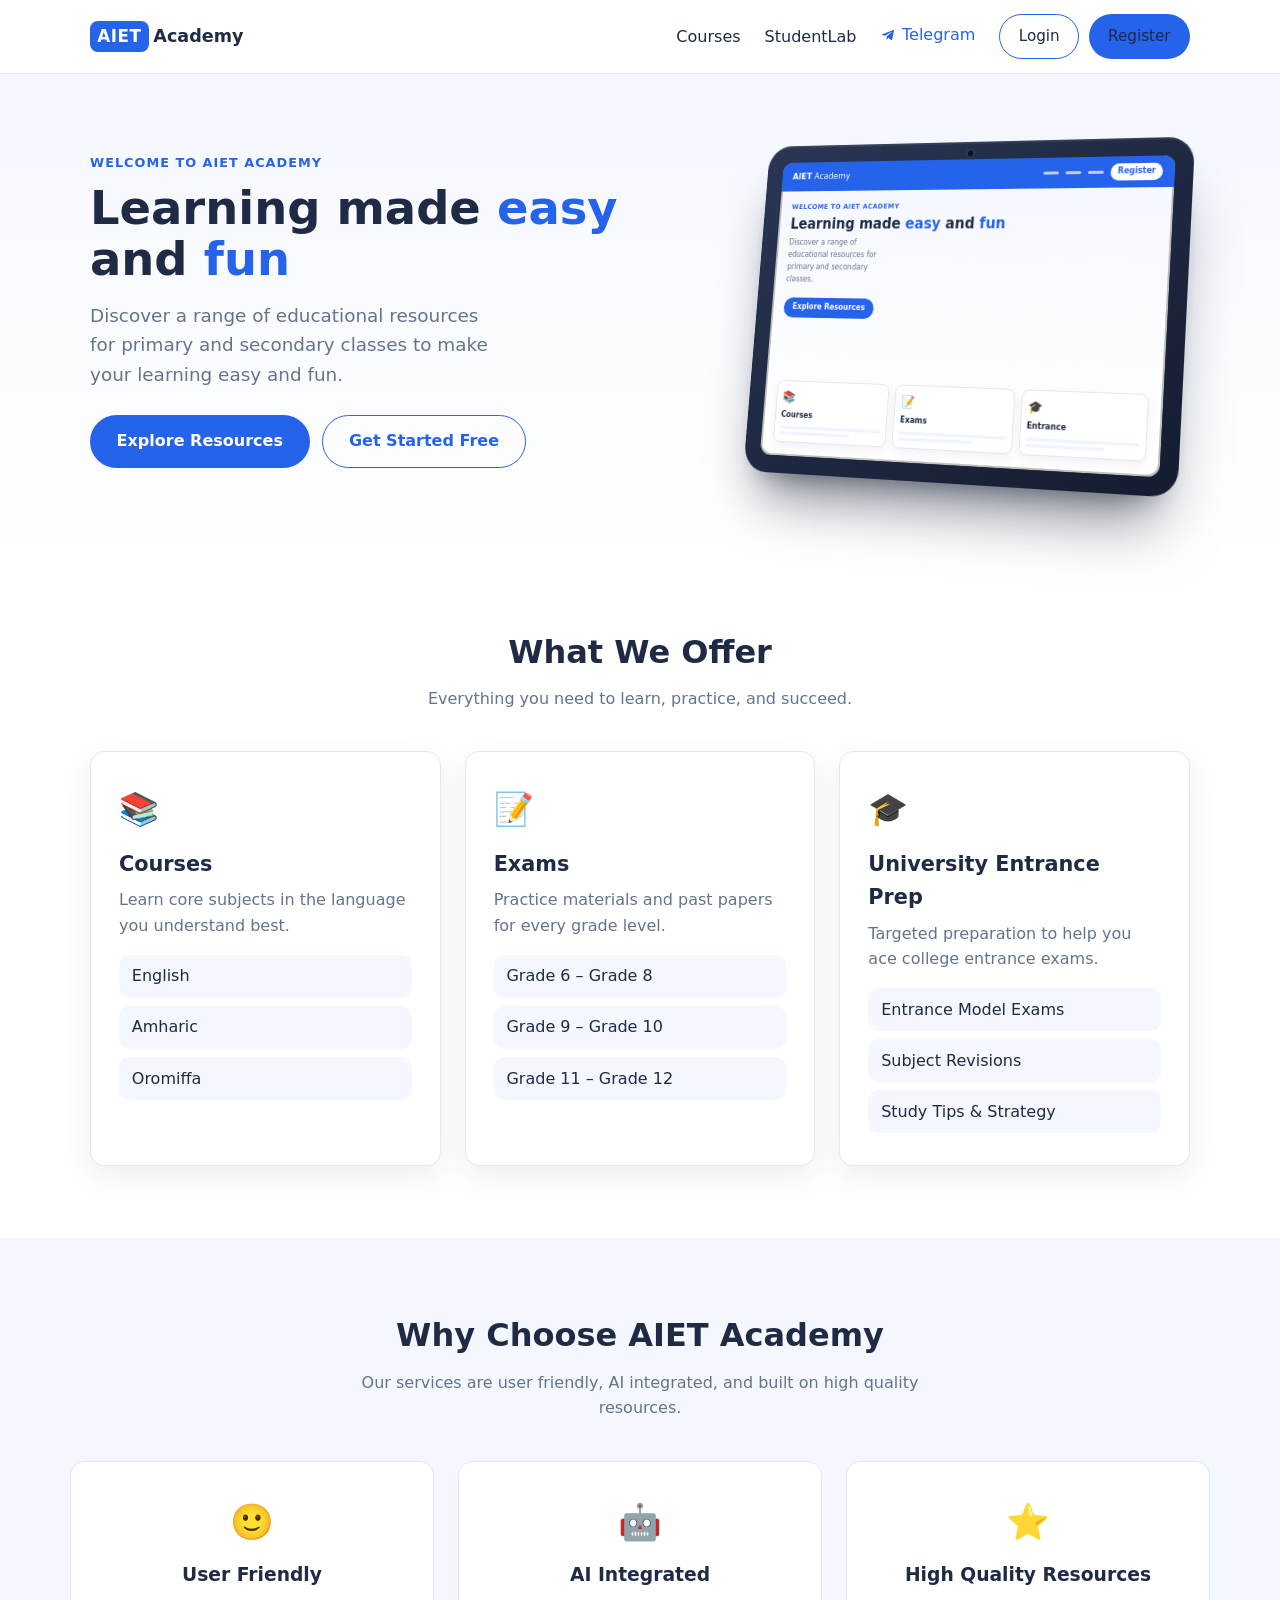
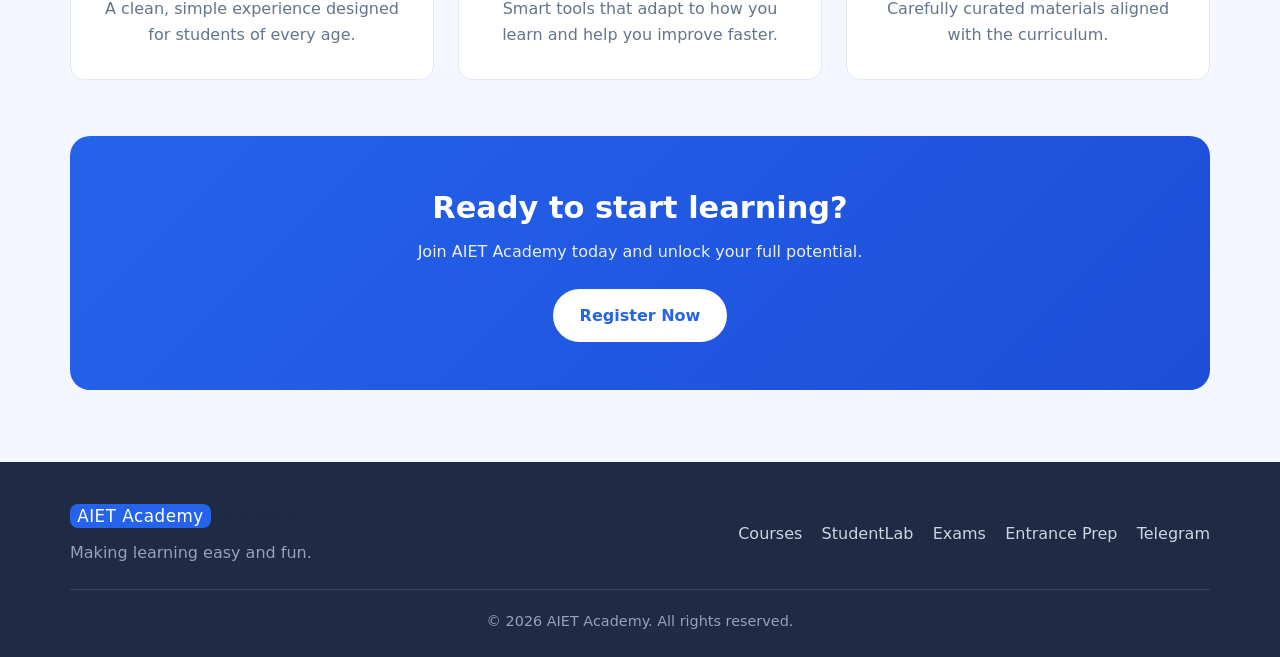
==== index.html @ bfa2ce68 "Add files via upload" ====
<!DOCTYPE html>
<html lang="en">
<head>
  <meta charset="UTF-8" />
  <meta name="viewport" content="width=device-width, initial-scale=1.0" />
  <meta name="description" content="AIET Academy - Educational resources, course materials, and college entrance exam prep for primary and secondary students." />
  <title>AIET Academy — Learn Easy, Learn Fun</title>
  <link rel="stylesheet" href="styles.css" />
</head>
<body>
  <!-- ============ HEADER / NAV ============ -->
  <header class="site-header">
    <nav class="navbar" aria-label="Primary navigation">
      <a href="#home" class="logo" aria-label="AIET Academy home">
        <span class="logo-mark">AIET</span>
        <span class="logo-text">Academy</span>
      </a>

      <button class="nav-toggle" aria-label="Toggle navigation menu" aria-expanded="false" aria-controls="nav-menu">
        <span class="bar"></span>
        <span class="bar"></span>
        <span class="bar"></span>
      </button>

      <ul class="nav-menu" id="nav-menu">
        <li><a href="#courses">Courses</a></li>
        <li><a href="#studentlab">StudentLab</a></li>
        <li>
          <a href="https://t.me/" class="nav-telegram" target="_blank" rel="noopener noreferrer">
            <svg viewBox="0 0 24 24" width="16" height="16" aria-hidden="true" focusable="false">
              <path fill="currentColor" d="M9.78 18.65l.28-4.23 7.68-6.92c.34-.31-.07-.46-.52-.19L7.74 13.3 3.64 12c-.88-.25-.89-.86.2-1.3l15.97-6.16c.73-.33 1.43.18 1.15 1.3l-2.72 12.81c-.19.91-.74 1.13-1.5.71L12.6 16.3l-1.99 1.93c-.23.23-.42.42-.83.42z"/>
            </svg>
            Telegram
          </a>
        </li>
        <li class="nav-auth">
          <a href="#login" class="btn btn-ghost">Login</a>
          <a href="#register" class="btn btn-primary">Register</a>
        </li>
      </ul>
    </nav>
  </header>

  <main>
    <!-- ============ HERO ============ -->
    <section class="hero" id="home">
      <div class="hero-inner">
        <div class="hero-content">
          <p class="eyebrow">Welcome to AIET Academy</p>
          <h1>Learning made <span class="accent">easy</span> and <span class="accent">fun</span></h1>
          <p class="hero-lead">
            Discover a range of educational resources for primary and secondary
            classes to make your learning easy and fun.
          </p>
          <div class="hero-actions">
            <a href="#offer" class="btn btn-primary btn-lg">Explore Resources</a>
            <a href="#register" class="btn btn-ghost btn-lg">Get Started Free</a>
          </div>
        </div>
        <div class="hero-image">
          <!-- 3D iPad rendering a mini version of the real page inside the screen -->
          <div class="ipad">
            <div class="ipad-screen">
              <!-- Mini nav -->
              <div class="mini-nav">
                <span class="mini-logo"><b>AIET</b> Academy</span>
                <span class="mini-links">
                  <i></i><i></i><i></i>
                  <b class="mini-btn">Register</b>
                </span>
              </div>
              <!-- Mini hero -->
              <div class="mini-hero">
                <p class="mini-eyebrow">Welcome to AIET Academy</p>
                <h4 class="mini-title">Learning made <span>easy</span> and <span>fun</span></h4>
                <p class="mini-lead">Discover a range of educational resources for primary and secondary classes.</p>
                <span class="mini-cta">Explore Resources</span>
              </div>
              <!-- Mini "What we offer" cards -->
              <div class="mini-cards">
                <div class="mini-card"><span class="mini-ic">📚</span><b>Courses</b><i></i><i></i></div>
                <div class="mini-card"><span class="mini-ic">📝</span><b>Exams</b><i></i><i></i></div>
                <div class="mini-card"><span class="mini-ic">🎓</span><b>Entrance</b><i></i><i></i></div>
              </div>
            </div>
            <!-- front camera -->
            <span class="ipad-cam"></span>
          </div>
        </div>
      </div>
    </section>

    <!-- ============ WHAT WE OFFER ============ -->
    <section class="offer" id="offer">
      <div class="section-head">
        <h2>What We Offer</h2>
        <p>Everything you need to learn, practice, and succeed.</p>
      </div>

      <div class="offer-grid">
        <!-- Courses -->
        <article class="offer-card" id="courses">
          <div class="offer-icon">📚</div>
          <h3>Courses</h3>
          <p>Learn core subjects in the language you understand best.</p>
          <ul class="offer-list">
            <li><a href="#courses">English</a></li>
            <li><a href="#courses">Amharic</a></li>
            <li><a href="#courses">Oromiffa</a></li>
          </ul>
        </article>

        <!-- Exams -->
        <article class="offer-card" id="exams">
          <div class="offer-icon">📝</div>
          <h3>Exams</h3>
          <p>Practice materials and past papers for every grade level.</p>
          <ul class="offer-list">
            <li><a href="#exams">Grade 6 – Grade 8</a></li>
            <li><a href="#exams">Grade 9 – Grade 10</a></li>
            <li><a href="#exams">Grade 11 – Grade 12</a></li>
          </ul>
        </article>

        <!-- University Entrance Prep -->
        <article class="offer-card" id="entrance">
          <div class="offer-icon">🎓</div>
          <h3>University Entrance Prep</h3>
          <p>Targeted preparation to help you ace college entrance exams.</p>
          <ul class="offer-list">
            <li><a href="#entrance">Entrance Model Exams</a></li>
            <li><a href="#entrance">Subject Revisions</a></li>
            <li><a href="#entrance">Study Tips &amp; Strategy</a></li>
          </ul>
        </article>
      </div>
    </section>

    <!-- ============ SERVICES / VALUE ============ -->
    <section class="services" id="studentlab">
      <div class="section-head">
        <h2>Why Choose AIET Academy</h2>
        <p>Our services are user friendly, AI integrated, and built on high quality resources.</p>
      </div>

      <div class="services-grid">
        <div class="service-item">
          <div class="service-icon">🙂</div>
          <h3>User Friendly</h3>
          <p>A clean, simple experience designed for students of every age.</p>
        </div>
        <div class="service-item">
          <div class="service-icon">🤖</div>
          <h3>AI Integrated</h3>
          <p>Smart tools that adapt to how you learn and help you improve faster.</p>
        </div>
        <div class="service-item">
          <div class="service-icon">⭐</div>
          <h3>High Quality Resources</h3>
          <p>Carefully curated materials aligned with the curriculum.</p>
        </div>
      </div>

      <div class="cta-banner">
        <h2>Ready to start learning?</h2>
        <p>Join AIET Academy today and unlock your full potential.</p>
        <a href="#register" class="btn btn-primary btn-lg">Register Now</a>
      </div>
    </section>
  </main>

  <!-- ============ FOOTER ============ -->
  <footer class="site-footer">
    <div class="footer-inner">
      <div class="footer-brand">
        <span class="logo-mark">AIET Academy</span>
        <span class="logo-text">Academy</span>
        <p>Making learning easy and fun.</p>
      </div>
      <nav class="footer-links" aria-label="Footer navigation">
        <a href="#courses">Courses</a>
        <a href="#studentlab">StudentLab</a>
        <a href="#exams">Exams</a>
        <a href="#entrance">Entrance Prep</a>
        <a href="https://t.me/" target="_blank" rel="noopener noreferrer">Telegram</a>
      </nav>
    </div>
    <p class="footer-copy">© <span id="year"></span> AIET Academy. All rights reserved.</p>
  </footer>

  <script src="script.js"></script>
</body>
</html>
---- styles.css ----
/* ============ Design tokens ============ */
:root {
  --blue: #2563eb;
  --blue-dark: #1d4ed8;
  --ink: #1f2a44;
  --slate: #64748b;
  --bg: #ffffff;
  --bg-soft: #f4f7ff;
  --border: #e2e8f0;
  --radius: 14px;
  --shadow: 0 10px 30px rgba(31, 42, 68, 0.08);
  --max: 1140px;
}

* { box-sizing: border-box; margin: 0; padding: 0; }

html { scroll-behavior: smooth; }

body {
  font-family: system-ui, -apple-system, "Segoe UI", Roboto, Helvetica, Arial, sans-serif;
  color: var(--ink);
  background: var(--bg);
  line-height: 1.6;
}

a { color: inherit; text-decoration: none; }
img, svg { display: block; max-width: 100%; }

/* ============ Buttons ============ */
.btn {
  display: inline-flex;
  align-items: center;
  justify-content: center;
  gap: .4rem;
  padding: .6rem 1.15rem;
  border-radius: 999px;
  font-weight: 600;
  font-size: .95rem;
  border: 1.5px solid transparent;
  cursor: pointer;
  transition: transform .15s ease, background .15s ease, color .15s ease;
}
.btn:hover { transform: translateY(-1px); }
.btn-primary { background: var(--blue); color: #fff; }
.btn-primary:hover { background: var(--blue-dark); }
.btn-ghost { background: transparent; color: var(--blue); border-color: var(--blue); }
.btn-ghost:hover { background: rgba(37, 99, 235, .08); }
.btn-lg { padding: .8rem 1.6rem; font-size: 1rem; }

/* ============ Header / Nav ============ */
.site-header {
  position: sticky;
  top: 0;
  z-index: 50;
  background: rgba(255, 255, 255, 0.9);
  backdrop-filter: blur(8px);
  border-bottom: 1px solid var(--border);
}
.navbar {
  max-width: var(--max);
  margin: 0 auto;
  padding: .85rem 1.25rem;
  display: flex;
  align-items: center;
  justify-content: space-between;
  gap: 1rem;
}
.logo { display: flex; align-items: baseline; gap: .3rem; font-weight: 800; }
.logo-mark {
  background: var(--blue);
  color: #fff;
  padding: .15rem .45rem;
  border-radius: 8px;
  font-size: 1.05rem;
  letter-spacing: .5px;
}
.logo-text { font-size: 1.1rem; color: var(--ink); }

.nav-menu {
  list-style: none;
  display: flex;
  align-items: center;
  gap: 1.5rem;
}
.nav-menu > li > a { font-weight: 500; color: var(--ink); }
.nav-menu > li > a:hover { color: var(--blue); }
.nav-telegram { display: inline-flex; align-items: center; gap: .35rem; color: var(--blue) !important; }
.nav-auth { display: flex; align-items: center; gap: .6rem; }

.nav-toggle {
  display: none;
  flex-direction: column;
  gap: 5px;
  background: none;
  border: 0;
  cursor: pointer;
  padding: 6px;
}
.nav-toggle .bar {
  width: 24px; height: 2.5px; background: var(--ink); border-radius: 2px;
  transition: transform .2s ease, opacity .2s ease;
}

/* ============ Hero ============ */
.hero {
  background: linear-gradient(180deg, var(--bg-soft), #ffffff);
}
.hero-inner {
  max-width: var(--max);
  margin: 0 auto;
  padding: 4rem 1.25rem 4.5rem;
  display: grid;
  grid-template-columns: 1.1fr 1fr;
  align-items: center;
  gap: 3rem;
}
.eyebrow {
  color: var(--blue);
  font-weight: 700;
  text-transform: uppercase;
  letter-spacing: .08em;
  font-size: .8rem;
  margin-bottom: .6rem;
}
.hero-content h1 { font-size: 2.9rem; line-height: 1.1; margin-bottom: 1rem; }
.accent { color: var(--blue); }
.hero-lead { font-size: 1.15rem; color: var(--slate); max-width: 34ch; margin-bottom: 1.6rem; }
.hero-actions { display: flex; flex-wrap: wrap; gap: .8rem; }

/* ---- 3D iPad ---- */
.hero-image { perspective: 1600px; }

.ipad {
  position: relative;
  width: 100%;
  max-width: 460px;
  margin-left: auto;
  aspect-ratio: 4 / 3;
  background: linear-gradient(145deg, #2a3654, #141c30);
  border-radius: 26px;
  padding: 18px;
  box-shadow:
    0 2px 0 rgba(255,255,255,.08) inset,
    0 40px 60px -20px rgba(15, 23, 42, .55),
    0 20px 30px -25px rgba(15, 23, 42, .6);
  transform: rotateY(-22deg) rotateX(8deg) rotateZ(1deg);
  transform-style: preserve-3d;
  transition: transform .4s ease;
}
.ipad:hover { transform: rotateY(-12deg) rotateX(4deg); }

.ipad-cam {
  position: absolute;
  top: 9px; left: 50%;
  width: 6px; height: 6px;
  background: #0b1120;
  border-radius: 50%;
  box-shadow: 0 0 0 2px rgba(255,255,255,.05);
  transform: translateX(-50%);
}

.ipad-screen {
  height: 100%;
  border-radius: 12px;
  overflow: hidden;
  background: linear-gradient(180deg, #f4f7ff, #ffffff);
  display: flex;
  flex-direction: column;
  box-shadow: 0 0 0 2px rgba(0,0,0,.25) inset;
}

/* mini nav */
.mini-nav {
  display: flex;
  align-items: center;
  justify-content: space-between;
  background: #2563eb;
  color: #fff;
  padding: 7px 12px;
  font-size: 9px;
}
.mini-logo b { font-weight: 800; }
.mini-links { display: inline-flex; align-items: center; gap: 7px; }
.mini-links i { width: 16px; height: 3px; background: rgba(255,255,255,.7); border-radius: 2px; display: inline-block; }
.mini-btn { background: #fff; color: #2563eb; padding: 2px 7px; border-radius: 999px; font-size: 8px; }

/* mini hero */
.mini-hero { padding: 12px 14px 8px; }
.mini-eyebrow { color: #2563eb; font-weight: 700; font-size: 7px; letter-spacing: .06em; text-transform: uppercase; margin-bottom: 4px; }
.mini-title { font-size: 15px; line-height: 1.15; color: #1f2a44; margin-bottom: 5px; }
.mini-title span { color: #2563eb; }
.mini-lead { font-size: 8px; color: #64748b; max-width: 24ch; margin-bottom: 7px; }
.mini-cta { display: inline-block; background: #2563eb; color: #fff; font-size: 8px; font-weight: 600; padding: 4px 10px; border-radius: 999px; }

/* mini cards */
.mini-cards { display: flex; gap: 7px; padding: 4px 14px 14px; margin-top: auto; }
.mini-card {
  flex: 1;
  background: #fff;
  border: 1px solid #e2e8f0;
  border-radius: 8px;
  padding: 7px 6px;
  box-shadow: 0 4px 10px rgba(31,42,68,.06);
}
.mini-ic { font-size: 12px; display: block; margin-bottom: 3px; }
.mini-card b { font-size: 8px; color: #1f2a44; display: block; margin-bottom: 4px; }
.mini-card i { display: block; height: 3px; background: #eef4ff; border-radius: 2px; margin-top: 3px; }
.mini-card i:last-child { width: 70%; }

/* ============ Sections ============ */
.section-head { text-align: center; max-width: 640px; margin: 0 auto 2.5rem; }
.section-head h2 { font-size: 2rem; margin-bottom: .5rem; }
.section-head p { color: var(--slate); }

.offer { max-width: var(--max); margin: 0 auto; padding: 4.5rem 1.25rem; }
.offer-grid {
  display: grid;
  grid-template-columns: repeat(3, 1fr);
  gap: 1.5rem;
}
.offer-card {
  background: var(--bg);
  border: 1px solid var(--border);
  border-radius: var(--radius);
  padding: 2rem 1.75rem;
  box-shadow: var(--shadow);
  transition: transform .18s ease, box-shadow .18s ease;
}
.offer-card:hover { transform: translateY(-4px); box-shadow: 0 16px 40px rgba(31,42,68,.12); }
.offer-icon { font-size: 2rem; margin-bottom: .75rem; }
.offer-card h3 { font-size: 1.3rem; margin-bottom: .4rem; }
.offer-card p { color: var(--slate); margin-bottom: 1rem; }
.offer-list { list-style: none; display: flex; flex-direction: column; gap: .5rem; }
.offer-list a {
  display: block;
  padding: .55rem .8rem;
  background: var(--bg-soft);
  border-radius: 10px;
  font-weight: 500;
  color: var(--ink);
  transition: background .15s ease, color .15s ease;
}
.offer-list a:hover { background: var(--blue); color: #fff; }

/* ============ Services ============ */
.services { background: var(--bg-soft); padding: 4.5rem 1.25rem; }
.services-grid {
  max-width: var(--max);
  margin: 0 auto 3.5rem;
  display: grid;
  grid-template-columns: repeat(3, 1fr);
  gap: 1.5rem;
}
.service-item {
  background: #fff;
  border-radius: var(--radius);
  padding: 2rem 1.75rem;
  text-align: center;
  border: 1px solid var(--border);
}
.service-icon { font-size: 2.2rem; margin-bottom: .6rem; }
.service-item h3 { margin-bottom: .4rem; }
.service-item p { color: var(--slate); }

.cta-banner {
  max-width: var(--max);
  margin: 0 auto;
  text-align: center;
  background: linear-gradient(135deg, var(--blue), var(--blue-dark));
  color: #fff;
  border-radius: 20px;
  padding: 3rem 1.5rem;
}
.cta-banner h2 { font-size: 1.9rem; margin-bottom: .4rem; }
.cta-banner p { opacity: .9; margin-bottom: 1.5rem; }
.cta-banner .btn-primary { background: #fff; color: var(--blue); }
.cta-banner .btn-primary:hover { background: #eef2ff; }

/* ============ Footer ============ */
.site-footer { background: var(--ink); color: #cbd5e1; padding: 2.5rem 1.25rem 1.5rem; }
.footer-inner {
  max-width: var(--max);
  margin: 0 auto;
  display: flex;
  flex-wrap: wrap;
  justify-content: space-between;
  gap: 2rem;
  padding-bottom: 1.5rem;
  border-bottom: 1px solid rgba(255,255,255,.12);
}
.footer-brand p { margin-top: .6rem; color: #94a3b8; }
.footer-links { display: flex; flex-wrap: wrap; gap: 1.2rem; align-items: center; }
.footer-links a:hover { color: #fff; }
.footer-copy { max-width: var(--max); margin: 1.25rem auto 0; text-align: center; color: #94a3b8; font-size: .9rem; }

/* ============ Responsive ============ */
@media (max-width: 860px) {
  .hero-inner { grid-template-columns: 1fr; text-align: center; }
  .hero-lead { margin-left: auto; margin-right: auto; }
  .hero-actions { justify-content: center; }
  .hero-image { order: -1; max-width: 460px; margin: 0 auto; }
  .ipad { transform: rotateY(-10deg) rotateX(4deg); margin: 0 auto; }
  .offer-grid, .services-grid { grid-template-columns: 1fr; }

  .nav-toggle { display: flex; }
  .nav-menu {
    position: absolute;
    top: 100%;
    left: 0;
    right: 0;
    flex-direction: column;
    align-items: stretch;
    gap: .25rem;
    background: #fff;
    border-bottom: 1px solid var(--border);
    padding: .75rem 1.25rem 1.25rem;
    max-height: 0;
    overflow: hidden;
    transition: max-height .25s ease;
  }
  .nav-menu.open { max-height: 420px; }
  .nav-menu > li { padding: .35rem 0; }
  .nav-auth { justify-content: flex-start; }
}

@media (max-width: 460px) {
  .hero-content h1 { font-size: 2.2rem; }
}
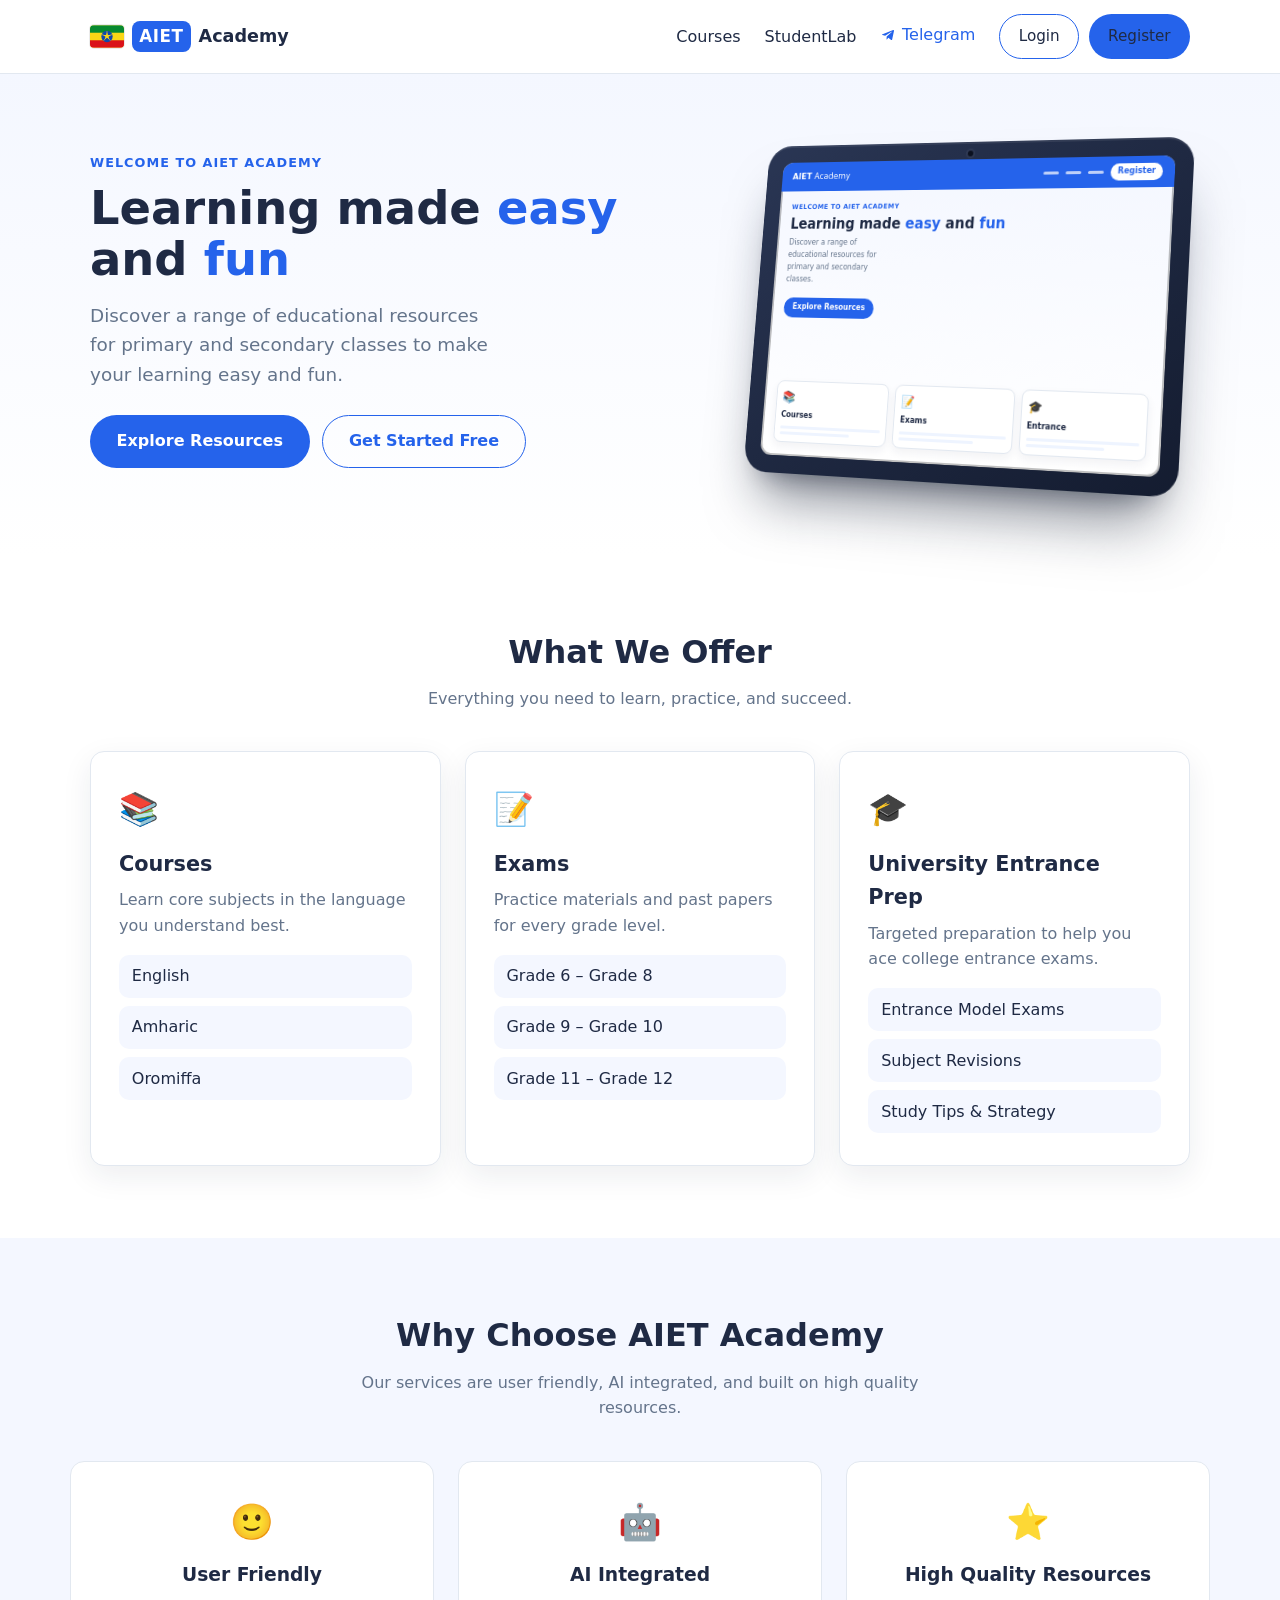
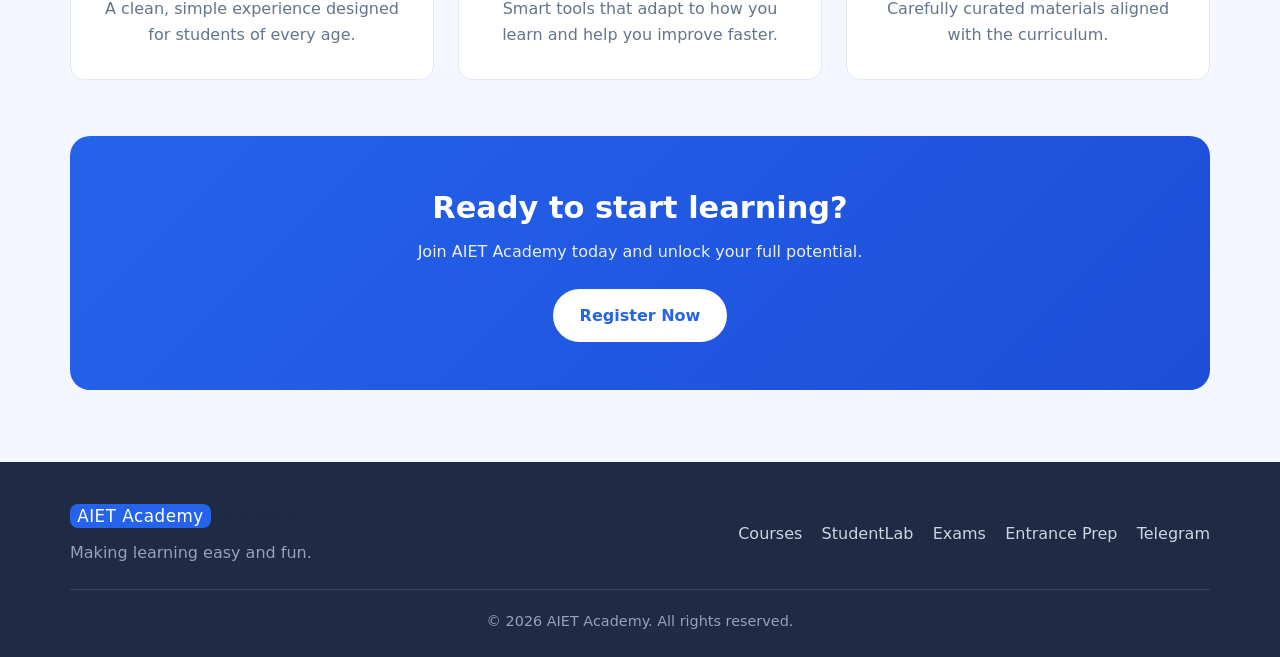
==== commit 8fac5d1f: "Add files via upload" ====
--- a/index.html
+++ b/index.html
@@ -12,6 +12,27 @@
   <header class="site-header">
     <nav class="navbar" aria-label="Primary navigation">
       <a href="#home" class="logo" aria-label="AIET Academy home">
+         <svg class="flag" viewBox="0 0 60 40" role="img" aria-label="Ethiopian flag" width="34" height="23">
+          <clipPath id="flagRound"><rect width="60" height="40" rx="4"/></clipPath>
+          <g clip-path="url(#flagRound)">
+            <rect width="60" height="40" fill="#f9d616"/>
+            <rect width="60" height="13.34" y="0" fill="#078930"/>
+            <rect width="60" height="13.34" y="26.66" fill="#da121a"/>
+            <!-- central emblem -->
+            <circle cx="30" cy="20" r="10" fill="#0f47af"/>
+            <!-- star + rays in yellow -->
+            <g fill="#f9d616">
+              <polygon points="30,12.5 31.6,17.4 36.8,17.4 32.6,20.5 34.2,25.4 30,22.3 25.8,25.4 27.4,20.5 23.2,17.4 28.4,17.4"/>
+              <g stroke="#f9d616" stroke-width="1.1">
+                <line x1="30" y1="20" x2="30" y2="10.5"/>
+                <line x1="30" y1="20" x2="39" y2="16.5"/>
+                <line x1="30" y1="20" x2="36" y2="27.5"/>
+                <line x1="30" y1="20" x2="24" y2="27.5"/>
+                <line x1="30" y1="20" x2="21" y2="16.5"/>
+              </g>
+            </g>
+          </g>
+        </svg>
         <span class="logo-mark">AIET</span>
         <span class="logo-text">Academy</span>
       </a>
@@ -34,8 +55,8 @@
           </a>
         </li>
         <li class="nav-auth">
-          <a href="#login" class="btn btn-ghost">Login</a>
-          <a href="#register" class="btn btn-primary">Register</a>
+          <a href="login.html" class="btn btn-ghost">Login</a>
+          <a href="register.html" class="btn btn-primary">Register</a>
         </li>
       </ul>
     </nav>
@@ -54,7 +75,7 @@
           </p>
           <div class="hero-actions">
             <a href="#offer" class="btn btn-primary btn-lg">Explore Resources</a>
-            <a href="#register" class="btn btn-ghost btn-lg">Get Started Free</a>
+            <a href="register.html" class="btn btn-ghost btn-lg">Get Started Free</a>
           </div>
         </div>
         <div class="hero-image">
@@ -164,7 +185,7 @@
       <div class="cta-banner">
         <h2>Ready to start learning?</h2>
         <p>Join AIET Academy today and unlock your full potential.</p>
-        <a href="#register" class="btn btn-primary btn-lg">Register Now</a>
+        <a href="register.html" class="btn btn-primary btn-lg">Register Now</a>
       </div>
     </section>
   </main>
--- a/styles.css
+++ b/styles.css
@@ -65,7 +65,12 @@
   justify-content: space-between;
   gap: 1rem;
 }
-.logo { display: flex; align-items: baseline; gap: .3rem; font-weight: 800; }
+.logo { display: flex; align-items: center; gap: .5rem; font-weight: 800; }
+.flag {
+  flex: none;
+  border-radius: 4px;
+  box-shadow: 0 0 0 1px rgba(0,0,0,.08);
+}
 .logo-mark {
   background: var(--blue);
   color: #fff;
